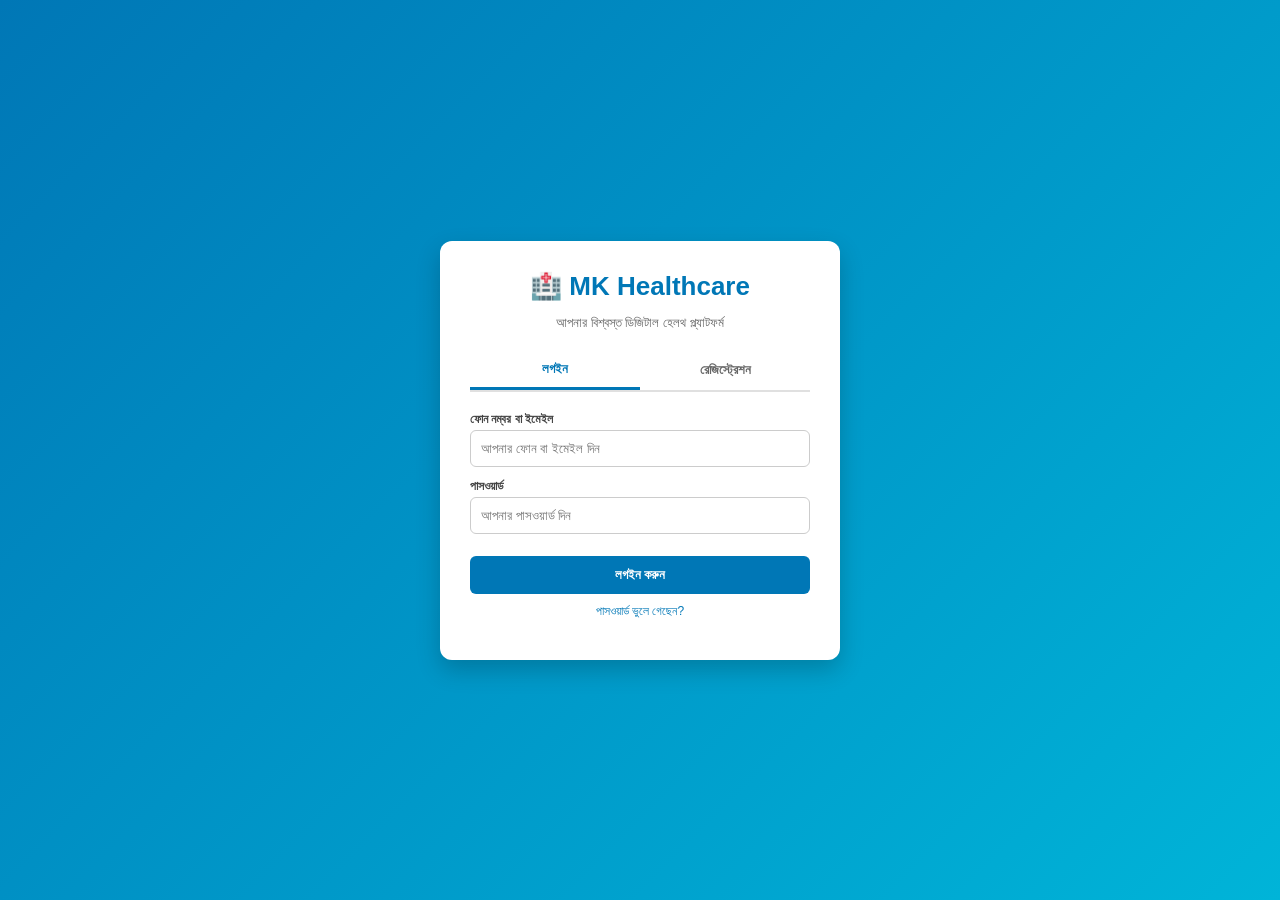
==== index.html @ abc89822 "Fix 404 error - renamed login to index.html" ====
<!DOCTYPE html>
<html lang="bn">
<head>
    <meta charset="UTF-8">
    <meta name="viewport" content="width=device-width, initial-scale=1.0">
    <title>লগইন ও রেজিস্ট্রেশন - MK Healthcare</title>
    <link rel="stylesheet" href="style.css">
</head>
<body class="auth-body">
    <div class="auth-container">
        <div class="brand-title">🏥 MK Healthcare</div>
        <p class="brand-subtitle">আপনার বিশ্বস্ত ডিজিটাল হেলথ প্ল্যাটফর্ম</p>
        
        <div class="tab-buttons">
            <button class="tab-btn active" onclick="switchTab('login')">লগইন</button>
            <button class="tab-btn" onclick="switchTab('register')">রেজিস্ট্রেশন</button>
        </div>

        <form id="loginForm" class="auth-form" onsubmit="handleLogin(event)">
            <div class="form-group">
                <label>ফোন নম্বর বা ইমেইল</label>
                <input type="text" id="loginEmail" placeholder="আপনার ফোন বা ইমেইল দিন" required>
            </div>
            <div class="form-group">
                <label>পাসওয়ার্ড</label>
                <input type="password" id="loginPassword" placeholder="আপনার পাসওয়ার্ড দিন" required>
            </div>
            <button type="submit" class="auth-btn">লগইন করুন</button>
            <p class="forgot-link" onclick="showForgotModal()">পাসওয়ার্ড ভুলে গেছেন?</p>
        </form>

        <form id="registerForm" class="auth-form" style="display: none;" onsubmit="handleRegister(event)">
            <div class="form-group">
                <label>পূর্ণ নাম</label>
                <input type="text" id="regName" placeholder="আপনার সম্পূর্ণ নাম" required>
            </div>
            <div class="form-group">
                <label>ফোন নম্বর বা ইমেইল</label>
                <input type="text" id="regEmail" placeholder="যোগাযোগের নম্বর বা ইমেইল" required>
            </div>
            <div class="form-group">
                <label>ঠিকানা (লোকেশন)</label>
                <input type="text" id="regAddress" placeholder="আপনার বর্তমান ঠিকানা (যেমন: ঢাকা, বাংলাদেশ)" required>
            </div>
            <div class="form-group">
                <label>বয়স (বছর)</label>
                <input type="number" id="regAge" placeholder="আপনার বয়স লিখুন (যেমন: ২৫ বা ৭০)" required>
            </div>
            <div class="form-group">
                <label>নতুন পাসওয়ার্ড</label>
                <input type="password" id="regPassword" placeholder="একটি গোপন পাসওয়ার্ড দিন" required>
            </div>
            <button type="submit" class="auth-btn register-submit">একাউন্ট তৈরি করুন</button>
        </form>
    </div>

    <div id="forgotModal" class="modal" style="display:none;">
        <div class="modal-content">
            <h3>🔑 পাসওয়ার্ড উদ্ধার (Forgot Password)</h3>
            <p>আপনার রেজিস্টার্ড ফোন নম্বর বা ইমেইল দিন:</p>
            <input type="text" id="forgotInput" placeholder="ফোন বা ইমেইল দিন">
            <button onclick="resetPassword()" class="auth-btn" style="margin-top:10px;">নতুন পাসওয়ার্ড সেট করুন</button>
            <button onclick="closeForgotModal()" class="back-btn" style="margin-top:5px; width:100%;">বাতিল</button>
        </div>
    </div>

    <script src="script.js"></script>
</body>
</html>
---- style.css ----
body {
    font-family: 'Arial', sans-serif;
    background-color: #f0f7f4;
    margin: 0;
    padding: 0;
    color: #2c3e50;
}

/* হেডার ও ফুটার */
.main-header {
    background: #0077b6;
    color: white;
    padding: 15px 30px;
    display: flex;
    justify-content: space-between;
    align-items: center;
    box-shadow: 0 4px 10px rgba(0,0,0,0.1);
}
.logo-area h1 { margin: 0; font-size: 24px; color: #caf0f8; }
.logo-area span { font-size: 12px; color: #90e0ef; }
.user-nav { display: flex; align-items: center; gap: 15px; }
.logout-btn { background: #d90429; color: white; border: none; padding: 7px 14px; border-radius: 5px; cursor: pointer; font-weight: bold; }

.main-footer {
    background: #1d3557;
    color: white;
    text-align: center;
    padding: 15px;
    margin-top: 40px;
    font-size: 13px;
}

/* অথেনটিকেশন পেজ স্টাইল */
.auth-body {
    background: linear-gradient(135deg, #0077b6, #00b4d8);
    height: 100vh;
    display: flex;
    justify-content: center;
    align-items: center;
}
.auth-container {
    background: white;
    width: 90%;
    max-width: 400px;
    padding: 30px;
    border-radius: 12px;
    box-shadow: 0 10px 25px rgba(0,0,0,0.2);
    box-sizing: border-box;
}
.brand-title { text-align: center; font-size: 26px; font-weight: bold; color: #0077b6; margin-bottom: 5px; }
.brand-subtitle { text-align: center; font-size: 13px; color: #666; margin-bottom: 20px; }
.tab-buttons { display: flex; margin-bottom: 20px; border-bottom: 2px solid #e0e0e0; }
.tab-btn { flex: 1; padding: 10px; background: none; border: none; font-weight: bold; cursor: pointer; color: #666; }
.tab-btn.active { color: #0077b6; border-bottom: 3px solid #0077b6; }
.form-group { margin-bottom: 12px; }
.form-group label { display: block; font-size: 12px; font-weight: bold; margin-bottom: 4px; color: #444; }
.form-group input, .form-group select { width: 100%; padding: 10px; border: 1px solid #ccc; border-radius: 6px; box-sizing: border-box; }
.auth-btn { width: 100%; padding: 11px; background: #0077b6; color: white; border: none; border-radius: 6px; font-weight: bold; cursor: pointer; margin-top: 10px; }
.auth-btn:hover { background: #023e8a; }
.register-submit { background: #2a9d8f; }
.forgot-link { text-align: center; font-size: 12px; color: #0077b6; cursor: pointer; margin-top: 10px; }

/* ড্যাশবোর্ড কন্টেইনার */
.container { max-width: 1100px; margin: 25px auto; padding: 0 20px; box-sizing: border-box; }
.profile-card { background: white; padding: 20px; border-radius: 8px; border-left: 5px solid #2a9d8f; margin-bottom: 20px; box-shadow: 0 2px 5px rgba(0,0,0,0.05); }
.stage-badge { display: inline-block; background: #e0fbfc; color: #0077b6; padding: 5px 12px; border-radius: 20px; font-weight: bold; font-size: 13px; margin-top: 8px; }

.special-section { background: #e8f5e9; border: 2px dashed #2a9d8f; padding: 20px; border-radius: 8px; text-align: center; margin-bottom: 25px; }
.spec-btn { background: #2a9d8f; color: white; border: none; padding: 8px 18px; border-radius: 5px; font-weight: bold; cursor: pointer; margin-top: 10px; }

/* মেডিসিন ট্র্যাকার বক্স */
.medicine-tracker-box { background: white; padding: 20px; border-radius: 8px; border: 1px solid #c7d5cc; margin-bottom: 25px; box-shadow: 0 2px 8px rgba(0,0,0,0.05); }
#medTrackForm { display: flex; gap: 10px; margin-top: 15px; flex-wrap: wrap; }
#medTrackForm input, #medTrackForm select { flex: 1; min-width: 200px; padding: 10px; border: 1px solid #ccc; border-radius: 5px; }
.med-add-btn { background: #2a9d8f; color: white; border: none; padding: 10px 15px; border-radius: 5px; font-weight: bold; cursor: pointer; }
.med-list { list-style: none; padding: 0; margin-top: 15px; }
.med-list li { background: #f4fdf6; padding: 10px 15px; margin-bottom: 8px; border-radius: 5px; border: 1px solid #d8f3dc; display: flex; justify-content: space-between; align-items: center; flex-wrap: wrap; gap: 10px; }
.med-list li.done { background: #d8f3dc; color: #1b4332; text-decoration: line-through; }
.done-btn { background: #0077b6; color: white; border: none; padding: 5px 10px; border-radius: 4px; cursor: pointer; }

/* রোগ গ্রিড */
.section-title { font-size: 20px; color: #1d3557; margin-bottom: 5px; }
.section-desc { color: #666; font-size: 14px; margin-bottom: 15px; }
.disease-grid { display: grid; grid-template-columns: repeat(3, 1fr); gap: 15px; }
.disease-card { background: white; padding: 18px; border-radius: 8px; border: 1px solid #ddd; cursor: pointer; transition: 0.3s; text-align: center; box-shadow: 0 2px 4px rgba(0,0,0,0.02); }
.disease-card:hover { transform: translateY(-4px); border-color: #0077b6; box-shadow: 0 6px 12px rgba(0,119,182,0.15); }
.disease-card h3 { margin: 8px 0 4px; color: #0077b6; font-size: 17px; }
.disease-card p { font-size: 12px; color: #666; margin: 0; }

/* ডিটেইলস পেজ ও মোডাল */
.content-box { background: white; padding: 25px; border-radius: 8px; box-shadow: 0 2px 8px rgba(0,0,0,0.05); }
.back-btn { background: #6c757d; color: white; border: none; padding: 8px 15px; border-radius: 5px; cursor: pointer; }
.modal { position: fixed; top: 0; left: 0; width: 100%; height: 100%; background: rgba(0,0,0,0.5); display: flex; justify-content: center; align-items: center; }
.modal-content { background: white; padding: 25px; border-radius: 8px; width: 320px; }
.modal-content input { width: 100%; padding: 10px; margin-top: 10px; border: 1px solid #ccc; border-radius: 5px; box-sizing: border-box; }


/* ==========================================
   📱 মোবাইল ও ট্যাব রেসপন্সিভ মিডিয়া কোয়েরি (Media Queries)
   ========================================== */

/* ট্যাবলেট ও মাঝারি স্ক্রিন (৭৬৮ পিক্সেলের নিচে) */
@media screen and (max-width: 768px) {
    .disease-grid {
        grid-template-columns: repeat(2, 1fr); /* ট্যাবে ২ কলাম করে দেখাবে */
    }
    .main-header {
        padding: 12px 15px;
        flex-direction: column;
        gap: 10px;
        text-align: center;
    }
    .container {
        padding: 0 10px;
    }
}

/* ছোট মোবাইল স্ক্রিন (৪৮০ পিক্সেলের নিচে) */
@media screen and (max-width: 480px) {
    .disease-grid {
        grid-template-columns: 1fr; /* মোবাইলে সব কার্ড ১ কলামে নিচে নিচে দেখাবে */
    }
    .auth-container {
        width: 95%;
        padding: 20px;
    }
    #medTrackForm {
        flex-direction: column;
    }
    .logo-area h1 {
        font-size: 20px;
    }
}
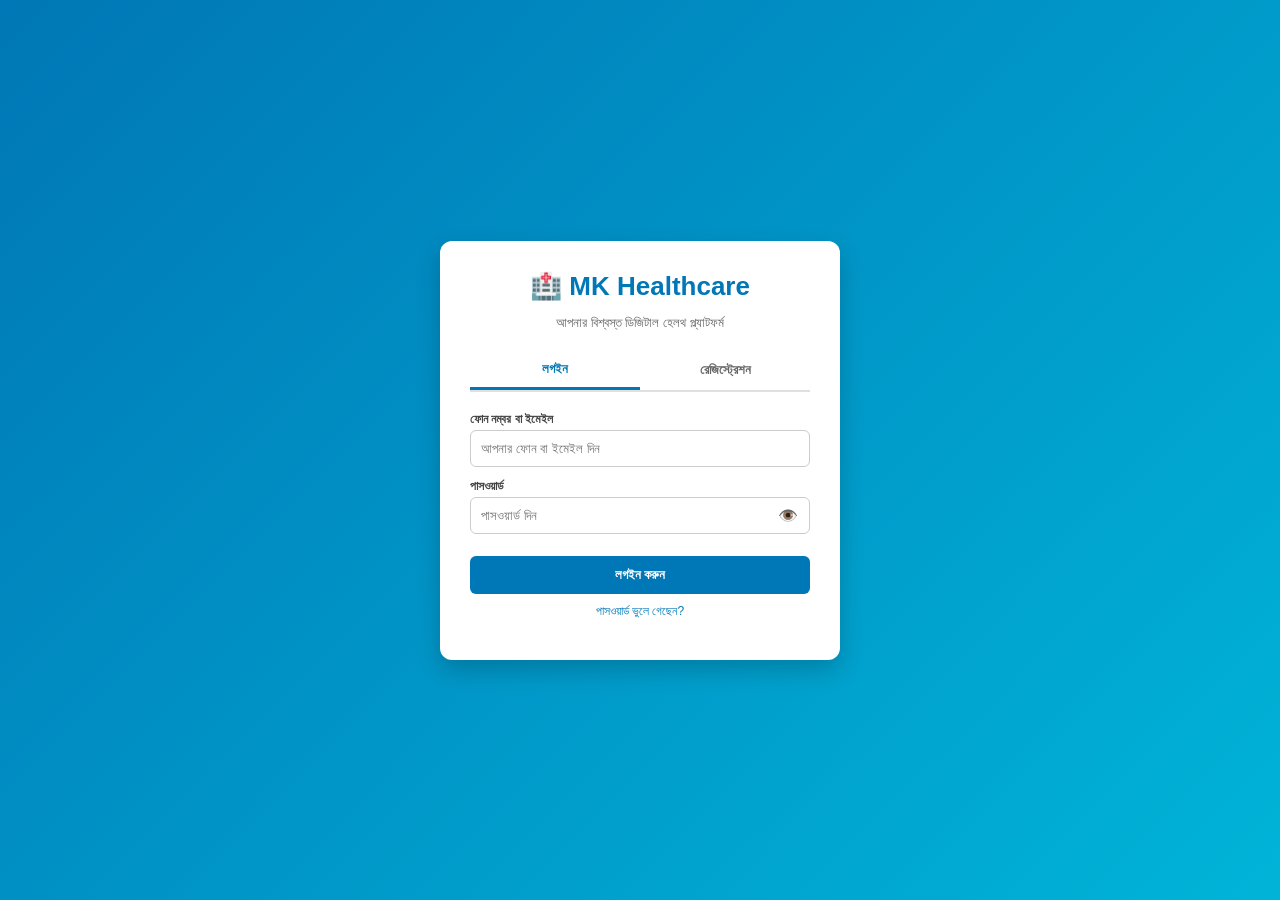
==== commit 95941f16: "Updated hospitals, dashboard, medicines and professional styling" ====
--- a/index.html
+++ b/index.html
@@ -23,7 +23,10 @@
             </div>
             <div class="form-group">
                 <label>পাসওয়ার্ড</label>
-                <input type="password" id="loginPassword" placeholder="আপনার পাসওয়ার্ড দিন" required>
+                <div class="password-wrapper">
+                    <input type="password" id="loginPassword" placeholder="পাসওয়ার্ড দিন" required>
+                    <span class="toggle-password" onclick="togglePasswordVisibility('loginPassword', this)">👁️</span>
+                </div>
             </div>
             <button type="submit" class="auth-btn">লগইন করুন</button>
             <p class="forgot-link" onclick="showForgotModal()">পাসওয়ার্ড ভুলে গেছেন?</p>
@@ -39,16 +42,37 @@
                 <input type="text" id="regEmail" placeholder="যোগাযোগের নম্বর বা ইমেইল" required>
             </div>
             <div class="form-group">
-                <label>ঠিকানা (লোকেশন)</label>
-                <input type="text" id="regAddress" placeholder="আপনার বর্তমান ঠিকানা (যেমন: ঢাকা, বাংলাদেশ)" required>
+                <label>আপনার জেলা নির্বাচন করুন</label>
+                <select id="regDistrict" required>
+                    <option value="">জেলা সিলেক্ট করুন...</option>
+                    <option value="ঢাকা">ঢাকা</option>
+                    <option value="চট্টগ্রাম">চট্টগ্রাম</option>
+                    <option value="রাজশাহী">রাজশাহী</option>
+                    <option value="সিলেট">সিলেট</option>
+                    <option value="খুলনা">খুলনা</option>
+                    <option value="বরিশাল">বরিশাল</option>
+                    <option value="রংপুর">রংপুর</option>
+                    <option value="ময়মনসিংহ">ময়মনসিংহ</option>
+                    <option value="কুমিল্লা">কুমিল্লা</option>
+                    <option value="ফরিদপুর">ফরিদপুর</option>
+                    <option value="বগুড়া">বগুড়া</option>
+                    <option value="নোয়াখালী">নোয়াখালী</option>
+                </select>
+            </div>
+            <div class="form-group">
+                <label>আপনার উপজেলা লিখুন</label>
+                <input type="text" id="regUpazila" placeholder="আপনার উপজেলার নাম" required>
             </div>
             <div class="form-group">
                 <label>বয়স (বছর)</label>
-                <input type="number" id="regAge" placeholder="আপনার বয়স লিখুন (যেমন: ২৫ বা ৭০)" required>
+                <input type="number" id="regAge" placeholder="আপনার বয়স লিখুন" required>
             </div>
             <div class="form-group">
                 <label>নতুন পাসওয়ার্ড</label>
-                <input type="password" id="regPassword" placeholder="একটি গোপন পাসওয়ার্ড দিন" required>
+                <div class="password-wrapper">
+                    <input type="password" id="regPassword" placeholder="শক্তিশালী পাসওয়ার্ড দিন" required>
+                    <span class="toggle-password" onclick="togglePasswordVisibility('regPassword', this)">👁️</span>
+                </div>
             </div>
             <button type="submit" class="auth-btn register-submit">একাউন্ট তৈরি করুন</button>
         </form>
@@ -56,7 +80,7 @@
 
     <div id="forgotModal" class="modal" style="display:none;">
         <div class="modal-content">
-            <h3>🔑 পাসওয়ার্ড উদ্ধার (Forgot Password)</h3>
+            <h3>🔑 পাসওয়ার্ড উদ্ধার</h3>
             <p>আপনার রেজিস্টার্ড ফোন নম্বর বা ইমেইল দিন:</p>
             <input type="text" id="forgotInput" placeholder="ফোন বা ইমেইল দিন">
             <button onclick="resetPassword()" class="auth-btn" style="margin-top:10px;">নতুন পাসওয়ার্ড সেট করুন</button>
--- a/style.css
+++ b/style.css
@@ -15,11 +15,14 @@
     justify-content: space-between;
     align-items: center;
     box-shadow: 0 4px 10px rgba(0,0,0,0.1);
+    flex-wrap: wrap;
+    gap: 10px;
 }
 .logo-area h1 { margin: 0; font-size: 24px; color: #caf0f8; }
 .logo-area span { font-size: 12px; color: #90e0ef; }
-.user-nav { display: flex; align-items: center; gap: 15px; }
+.user-nav { display: flex; align-items: center; gap: 10px; flex-wrap: wrap; }
 .logout-btn { background: #d90429; color: white; border: none; padding: 7px 14px; border-radius: 5px; cursor: pointer; font-weight: bold; }
+.hosp-nav-btn { background: #1d3557; color: white; border: none; padding: 7px 14px; border-radius: 5px; cursor: pointer; font-weight: bold; }
 
 .main-footer {
     background: #1d3557;
@@ -30,7 +33,26 @@
     font-size: 13px;
 }
 
-/* অথেনটিকেশন পেজ স্টাইল */
+/* পাসওয়ার্ড চোখ আইকন */
+.password-wrapper {
+    position: relative;
+    display: flex;
+    align-items: center;
+}
+.password-wrapper input {
+    width: 100%;
+    padding-right: 40px;
+    box-sizing: border-box;
+}
+.toggle-password {
+    position: absolute;
+    right: 12px;
+    cursor: pointer;
+    font-size: 16px;
+    user-select: none;
+}
+
+/* অথেনটিকেশন পেজ */
 .auth-body {
     background: linear-gradient(135deg, #0077b6, #00b4d8);
     height: 100vh;
@@ -60,74 +82,159 @@
 .register-submit { background: #2a9d8f; }
 .forgot-link { text-align: center; font-size: 12px; color: #0077b6; cursor: pointer; margin-top: 10px; }
 
-/* ড্যাশবোর্ড কন্টেইনার */
+/* হসপিটাল পেজ ট্যাব */
+.hospital-tabs { display: flex; gap: 8px; margin-bottom: 25px; flex-wrap: wrap; }
+.h-tab-btn { padding: 9px 14px; background: #e0fbfc; border: 1px solid #0077b6; color: #0077b6; font-weight: bold; border-radius: 6px; cursor: pointer; font-size: 13px; }
+.h-tab-btn.active { background: #0077b6; color: white; }
+
+/* ড্যাশবোর্ড কন্টেইনার ও প্রোফাইল */
 .container { max-width: 1100px; margin: 25px auto; padding: 0 20px; box-sizing: border-box; }
 .profile-card { background: white; padding: 20px; border-radius: 8px; border-left: 5px solid #2a9d8f; margin-bottom: 20px; box-shadow: 0 2px 5px rgba(0,0,0,0.05); }
+.profile-header-flex { display: flex; align-items: center; gap: 20px; flex-wrap: wrap; }
 .stage-badge { display: inline-block; background: #e0fbfc; color: #0077b6; padding: 5px 12px; border-radius: 20px; font-weight: bold; font-size: 13px; margin-top: 8px; }
 
 .special-section { background: #e8f5e9; border: 2px dashed #2a9d8f; padding: 20px; border-radius: 8px; text-align: center; margin-bottom: 25px; }
-.spec-btn { background: #2a9d8f; color: white; border: none; padding: 8px 18px; border-radius: 5px; font-weight: bold; cursor: pointer; margin-top: 10px; }
-
-/* মেডিসিন ট্র্যাকার বক্স */
+.spec-btn { background: #2a9d8f; color: white; border: none; padding: 8px 18px; border-radius: 5px; font-weight: bold; cursor: pointer; }
+
+/* মেডিসিন ট্র্যাকার ও অটো-কমপ্লিট সার্চ বক্স স্টাইল */
 .medicine-tracker-box { background: white; padding: 20px; border-radius: 8px; border: 1px solid #c7d5cc; margin-bottom: 25px; box-shadow: 0 2px 8px rgba(0,0,0,0.05); }
-#medTrackForm { display: flex; gap: 10px; margin-top: 15px; flex-wrap: wrap; }
-#medTrackForm input, #medTrackForm select { flex: 1; min-width: 200px; padding: 10px; border: 1px solid #ccc; border-radius: 5px; }
+#medTrackForm { display: flex; gap: 10px; margin-top: 15px; flex-wrap: wrap; position: relative; }
+#medTrackForm input, #medTrackForm select { flex: 1; min-width: 200px; padding: 10px; border: 1px solid #ccc; border-radius: 5px; box-sizing: border-box; }
 .med-add-btn { background: #2a9d8f; color: white; border: none; padding: 10px 15px; border-radius: 5px; font-weight: bold; cursor: pointer; }
+
+/* সাজেস্ট ড্রপডাউন বক্স */
+.suggestions-box {
+    position: absolute;
+    top: 100%;
+    left: 0;
+    width: 100%;
+    background: white;
+    border: 1px solid #ccc;
+    border-radius: 0 0 5px 5px;
+    max-height: 180px;
+    overflow-y: auto;
+    z-index: 999;
+    box-shadow: 0 4px 6px rgba(0,0,0,0.1);
+    box-sizing: border-box;
+}
+.suggestion-item {
+    padding: 8px 12px;
+    cursor: pointer;
+    font-size: 14px;
+    border-bottom: 1px solid #f0f0f0;
+}
+.suggestion-item:hover {
+    background-color: #e0fbfc;
+    color: #0077b6;
+    font-weight: bold;
+}
+
 .med-list { list-style: none; padding: 0; margin-top: 15px; }
 .med-list li { background: #f4fdf6; padding: 10px 15px; margin-bottom: 8px; border-radius: 5px; border: 1px solid #d8f3dc; display: flex; justify-content: space-between; align-items: center; flex-wrap: wrap; gap: 10px; }
 .med-list li.done { background: #d8f3dc; color: #1b4332; text-decoration: line-through; }
 .done-btn { background: #0077b6; color: white; border: none; padding: 5px 10px; border-radius: 4px; cursor: pointer; }
 
-/* রোগ গ্রিড */
+/* রোগ ও হাসপাতাল গ্রিড */
 .section-title { font-size: 20px; color: #1d3557; margin-bottom: 5px; }
 .section-desc { color: #666; font-size: 14px; margin-bottom: 15px; }
-.disease-grid { display: grid; grid-template-columns: repeat(3, 1fr); gap: 15px; }
-.disease-card { background: white; padding: 18px; border-radius: 8px; border: 1px solid #ddd; cursor: pointer; transition: 0.3s; text-align: center; box-shadow: 0 2px 4px rgba(0,0,0,0.02); }
-.disease-card:hover { transform: translateY(-4px); border-color: #0077b6; box-shadow: 0 6px 12px rgba(0,119,182,0.15); }
-.disease-card h3 { margin: 8px 0 4px; color: #0077b6; font-size: 17px; }
-.disease-card p { font-size: 12px; color: #666; margin: 0; }
+.disease-grid, .hospital-grid { display: grid; grid-template-columns: repeat(3, 1fr); gap: 15px; }
+.disease-card, .hospital-card { background: white; padding: 18px; border-radius: 8px; border: 1px solid #ddd; cursor: pointer; transition: 0.3s; text-align: center; box-shadow: 0 2px 4px rgba(0,0,0,0.02); }
+.disease-card:hover, .hospital-card:hover { transform: translateY(-4px); border-color: #0077b6; box-shadow: 0 6px 12px rgba(0,119,182,0.15); }
+.disease-card h3, .hospital-card h3 { margin: 8px 0 4px; color: #0077b6; font-size: 17px; }
+.disease-card p, .hospital-card p { font-size: 12px; color: #666; margin: 0; }
 
 /* ডিটেইলস পেজ ও মোডাল */
 .content-box { background: white; padding: 25px; border-radius: 8px; box-shadow: 0 2px 8px rgba(0,0,0,0.05); }
 .back-btn { background: #6c757d; color: white; border: none; padding: 8px 15px; border-radius: 5px; cursor: pointer; }
-.modal { position: fixed; top: 0; left: 0; width: 100%; height: 100%; background: rgba(0,0,0,0.5); display: flex; justify-content: center; align-items: center; }
-.modal-content { background: white; padding: 25px; border-radius: 8px; width: 320px; }
-.modal-content input { width: 100%; padding: 10px; margin-top: 10px; border: 1px solid #ccc; border-radius: 5px; box-sizing: border-box; }
-
-
-/* ==========================================
-   📱 মোবাইল ও ট্যাব রেসপন্সিভ মিডিয়া কোয়েরি (Media Queries)
-   ========================================== */
-
-/* ট্যাবলেট ও মাঝারি স্ক্রিন (৭৬৮ পিক্সেলের নিচে) */
+.modal { position: fixed; top: 0; left: 0; width: 100%; height: 100%; background: rgba(0,0,0,0.5); display: flex; justify-content: center; align-items: center; z-index: 1000; }
+.modal-content { background: white; padding: 25px; border-radius: 8px; width: 320px; box-sizing: border-box; }
+.modal-content input { width: 100%; padding: 10px; margin-top: 5px; border: 1px solid #ccc; border-radius: 5px; box-sizing: border-box; }
+
+/* রেসপন্সিভ মিডিয়া কোয়েরি */
 @media screen and (max-width: 768px) {
-    .disease-grid {
-        grid-template-columns: repeat(2, 1fr); /* ট্যাবে ২ কলাম করে দেখাবে */
-    }
-    .main-header {
-        padding: 12px 15px;
-        flex-direction: column;
-        gap: 10px;
-        text-align: center;
-    }
-    .container {
-        padding: 0 10px;
-    }
-}
-
-/* ছোট মোবাইল স্ক্রিন (৪৮০ পিক্সেলের নিচে) */
+    .disease-grid, .hospital-grid { grid-template-columns: repeat(2, 1fr); }
+    .main-header { padding: 12px 15px; flex-direction: column; text-align: center; }
+}
 @media screen and (max-width: 480px) {
-    .disease-grid {
-        grid-template-columns: 1fr; /* মোবাইলে সব কার্ড ১ কলামে নিচে নিচে দেখাবে */
-    }
-    .auth-container {
-        width: 95%;
-        padding: 20px;
-    }
-    #medTrackForm {
-        flex-direction: column;
-    }
-    .logo-area h1 {
-        font-size: 20px;
-    }
+    .disease-grid, .hospital-grid { grid-template-columns: 1fr; }
+    .auth-container { width: 95%; padding: 20px; }
+    #medTrackForm { flex-direction: column; }
+}
+/* স্বাস্থ্য টিপস ও উক্তি সেকশন ডিজাইন */
+.health-quotes-section {
+    background: linear-gradient(135deg, #e0fbfc, #cbf3f0);
+    padding: 30px 20px;
+    margin-top: 40px;
+    border-radius: 10px;
+    border-left: 6px solid #2a9d8f;
+    box-shadow: 0 4px 15px rgba(0,0,0,0.05);
+}
+.quotes-container {
+    display: grid;
+    grid-template-columns: repeat(2, 1fr);
+    gap: 15px;
+    margin-top: 20px;
+}
+.quote-card {
+    background: white;
+    padding: 15px 20px;
+    border-radius: 8px;
+    box-shadow: 0 2px 5px rgba(0,0,0,0.05);
+    border-left: 4px solid #0077b6;
+    transition: 0.3s;
+}
+.quote-card.avoid-card {
+    border-left-color: #d90429;
+    background: #fff5f5;
+}
+.quote-card:hover {
+    transform: translateY(-3px);
+    box-shadow: 0 5px 12px rgba(0,0,0,0.1);
+}
+.quote-card h4 {
+    margin: 0 0 6px 0;
+    color: #1d3557;
+    font-size: 16px;
+}
+.quote-card.avoid-card h4 {
+    color: #d90429;
+}
+.quote-card p {
+    margin: 0;
+    font-size: 13px;
+    color: #555;
+    line-height: 1.5;
+}
+
+@media screen and (max-width: 768px) {
+    .quotes-container { grid-template-columns: 1fr; }
+}
+/* হোম পেজের ভিডিও সেকশন স্টাইল */
+.health-videos-section {
+    background: linear-gradient(135deg, #e0fbfc, #cbf3f0);
+    padding: 30px 20px;
+    margin-top: 40px;
+    border-radius: 10px;
+    border-left: 6px solid #0077b6;
+    box-shadow: 0 4px 15px rgba(0,0,0,0.05);
+}
+.video-grid {
+    display: grid;
+    grid-template-columns: repeat(3, 1fr);
+    gap: 20px;
+    margin-top: 20px;
+}
+.video-card {
+    background: white;
+    padding: 15px;
+    border-radius: 8px;
+    box-shadow: 0 2px 8px rgba(0,0,0,0.08);
+    transition: 0.3s;
+}
+.video-card:hover {
+    transform: translateY(-4px);
+    box-shadow: 0 6px 15px rgba(0,0,0,0.12);
+}
+@media screen and (max-width: 768px) {
+    .video-grid { grid-template-columns: 1fr; }
 }
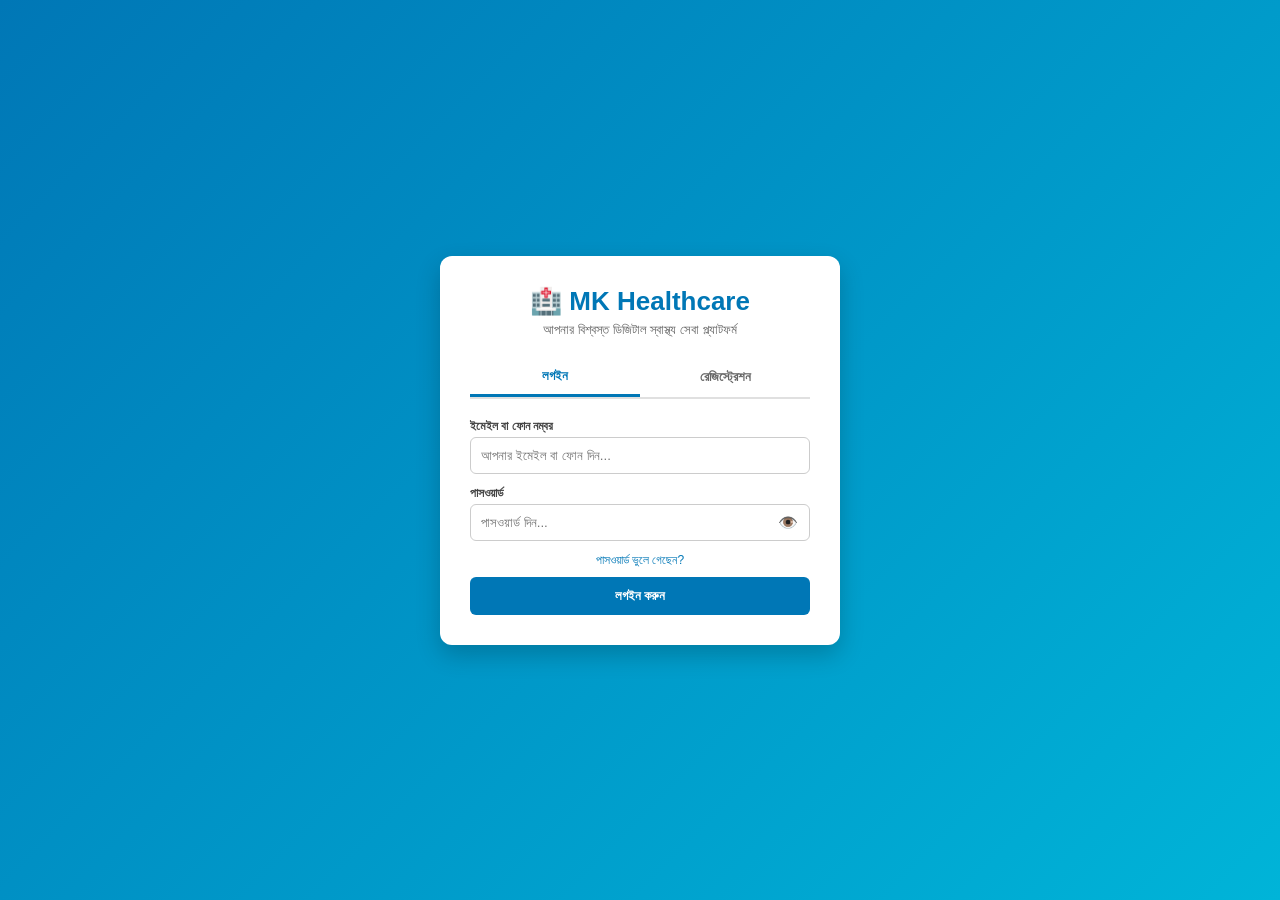
==== commit c6366ac5: "Updated MK Healthcare project with all features and bug fixes" ====
--- a/index.html
+++ b/index.html
@@ -9,85 +9,85 @@
 <body class="auth-body">
     <div class="auth-container">
         <div class="brand-title">🏥 MK Healthcare</div>
-        <p class="brand-subtitle">আপনার বিশ্বস্ত ডিজিটাল হেলথ প্ল্যাটফর্ম</p>
-        
+        <div class="brand-subtitle">আপনার বিশ্বস্ত ডিজিটাল স্বাস্থ্য সেবা প্ল্যাটফর্ম</div>
+
         <div class="tab-buttons">
             <button class="tab-btn active" onclick="switchTab('login')">লগইন</button>
             <button class="tab-btn" onclick="switchTab('register')">রেজিস্ট্রেশন</button>
         </div>
 
-        <form id="loginForm" class="auth-form" onsubmit="handleLogin(event)">
+        <!-- লগইন ফর্ম -->
+        <form id="loginForm" onsubmit="handleLogin(event)">
             <div class="form-group">
-                <label>ফোন নম্বর বা ইমেইল</label>
-                <input type="text" id="loginEmail" placeholder="আপনার ফোন বা ইমেইল দিন" required>
+                <label>ইমেইল বা ফোন নম্বর</label>
+                <input type="text" id="loginEmail" placeholder="আপনার ইমেইল বা ফোন দিন..." required>
             </div>
             <div class="form-group">
                 <label>পাসওয়ার্ড</label>
                 <div class="password-wrapper">
-                    <input type="password" id="loginPassword" placeholder="পাসওয়ার্ড দিন" required>
+                    <input type="password" id="loginPassword" placeholder="পাসওয়ার্ড দিন..." required>
                     <span class="toggle-password" onclick="togglePasswordVisibility('loginPassword', this)">👁️</span>
                 </div>
             </div>
-            <button type="submit" class="auth-btn">লগইন করুন</button>
-            <p class="forgot-link" onclick="showForgotModal()">পাসওয়ার্ড ভুলে গেছেন?</p>
+            <div class="forgot-link" onclick="showForgotModal()">পাসওয়ার্ড ভুলে গেছেন?</div>
+            <button type="auth-btn" class="auth-btn" style="width:100%;">লগইন করুন</button>
         </form>
 
-        <form id="registerForm" class="auth-form" style="display: none;" onsubmit="handleRegister(event)">
+        <!-- রেজিস্ট্রেশন ফর্ম (৬৪ জেলা ও ডাইনামিক উপজেলা ড্রপডাউন সহ) -->
+        <form id="registerForm" onsubmit="handleRegister(event)" style="display: none;">
             <div class="form-group">
                 <label>পূর্ণ নাম</label>
-                <input type="text" id="regName" placeholder="আপনার সম্পূর্ণ নাম" required>
+                <input type="text" id="regName" placeholder="আপনার নাম লিখুন..." required>
             </div>
             <div class="form-group">
-                <label>ফোন নম্বর বা ইমেইল</label>
-                <input type="text" id="regEmail" placeholder="যোগাযোগের নম্বর বা ইমেইল" required>
+                <label>ইমেইল বা ফোন নম্বর</label>
+                <input type="text" id="regEmail" placeholder="ইমেইল বা ফোন দিন..." required>
+            </div>
+            
+            <!-- ৬৪ জেলার সিলেক্ট ড্রপডাউন -->
+            <div class="form-group">
+                <label>জেলা নির্বাচন করুন (৬৪ জেলা)</label>
+                <select id="regDistrict" onchange="loadUpazilas()" required>
+                    <option value="">জেলা নির্বাচন করুন...</option>
+                </select>
+            </div>
+
+            <!-- ডাইনামিক উপজেলা সিলেক্ট ড্রপডাউন -->
+            <div class="form-group">
+                <label>উপজেলা / থানা নির্বাচন করুন</label>
+                <select id="regUpazila" required>
+                    <option value="">প্রথমে জেলা নির্বাচন করুন...</option>
+                </select>
+            </div>
+
+            <div class="form-group">
+                <label>বয়স</label>
+                <input type="number" id="regAge" placeholder="আপনার বয়স লিখুন..." min="0" max="120" required>
             </div>
             <div class="form-group">
-                <label>আপনার জেলা নির্বাচন করুন</label>
-                <select id="regDistrict" required>
-                    <option value="">জেলা সিলেক্ট করুন...</option>
-                    <option value="ঢাকা">ঢাকা</option>
-                    <option value="চট্টগ্রাম">চট্টগ্রাম</option>
-                    <option value="রাজশাহী">রাজশাহী</option>
-                    <option value="সিলেট">সিলেট</option>
-                    <option value="খুলনা">খুলনা</option>
-                    <option value="বরিশাল">বরিশাল</option>
-                    <option value="রংপুর">রংপুর</option>
-                    <option value="ময়মনসিংহ">ময়মনসিংহ</option>
-                    <option value="কুমিল্লা">কুমিল্লা</option>
-                    <option value="ফরিদপুর">ফরিদপুর</option>
-                    <option value="বগুড়া">বগুড়া</option>
-                    <option value="নোয়াখালী">নোয়াখালী</option>
-                </select>
-            </div>
-            <div class="form-group">
-                <label>আপনার উপজেলা লিখুন</label>
-                <input type="text" id="regUpazila" placeholder="আপনার উপজেলার নাম" required>
-            </div>
-            <div class="form-group">
-                <label>বয়স (বছর)</label>
-                <input type="number" id="regAge" placeholder="আপনার বয়স লিখুন" required>
-            </div>
-            <div class="form-group">
-                <label>নতুন পাসওয়ার্ড</label>
+                <label>পাসওয়ার্ড</label>
                 <div class="password-wrapper">
-                    <input type="password" id="regPassword" placeholder="শক্তিশালী পাসওয়ার্ড দিন" required>
+                    <input type="password" id="regPassword" placeholder="শক্তিশালী পাসওয়ার্ড দিন..." required>
                     <span class="toggle-password" onclick="togglePasswordVisibility('regPassword', this)">👁️</span>
                 </div>
             </div>
-            <button type="submit" class="auth-btn register-submit">একাউন্ট তৈরি করুন</button>
+            <button type="submit" class="auth-btn register-submit">রেজিস্ট্রেশন সম্পন্ন করুন</button>
         </form>
     </div>
 
+    <!-- পাসওয়ার্ড রিকভারি মোডাল -->
     <div id="forgotModal" class="modal" style="display:none;">
         <div class="modal-content">
-            <h3>🔑 পাসওয়ার্ড উদ্ধার</h3>
-            <p>আপনার রেজিস্টার্ড ফোন নম্বর বা ইমেইল দিন:</p>
-            <input type="text" id="forgotInput" placeholder="ফোন বা ইমেইল দিন">
-            <button onclick="resetPassword()" class="auth-btn" style="margin-top:10px;">নতুন পাসওয়ার্ড সেট করুন</button>
-            <button onclick="closeForgotModal()" class="back-btn" style="margin-top:5px; width:100%;">বাতিল</button>
+            <h3 style="color:#0077b6; margin-top:0;">🔐 পাসওয়ার্ড পুনরুদ্ধার</h3>
+            <p style="font-size:13px; color:#666;">আপনার রেজিস্টার্ড ইমেইল বা ফোন নম্বরটি লিখুন:</p>
+            <input type="text" id="forgotInput" placeholder="ইমেইল বা ফোন...">
+            <button onclick="resetPassword()" class="auth-btn" style="margin-top:12px;">রিসেট করুন</button>
+            <button onclick="closeForgotModal()" class="auth-btn" style="background:#d90429; margin-top:8px;">বাতিল</button>
         </div>
     </div>
 
+    <!-- ডেটা ফাইল ও স্ক্রিপ্ট -->
+    <script src="bangladesh-geo-data.js"></script>
     <script src="script.js"></script>
 </body>
 </html>
